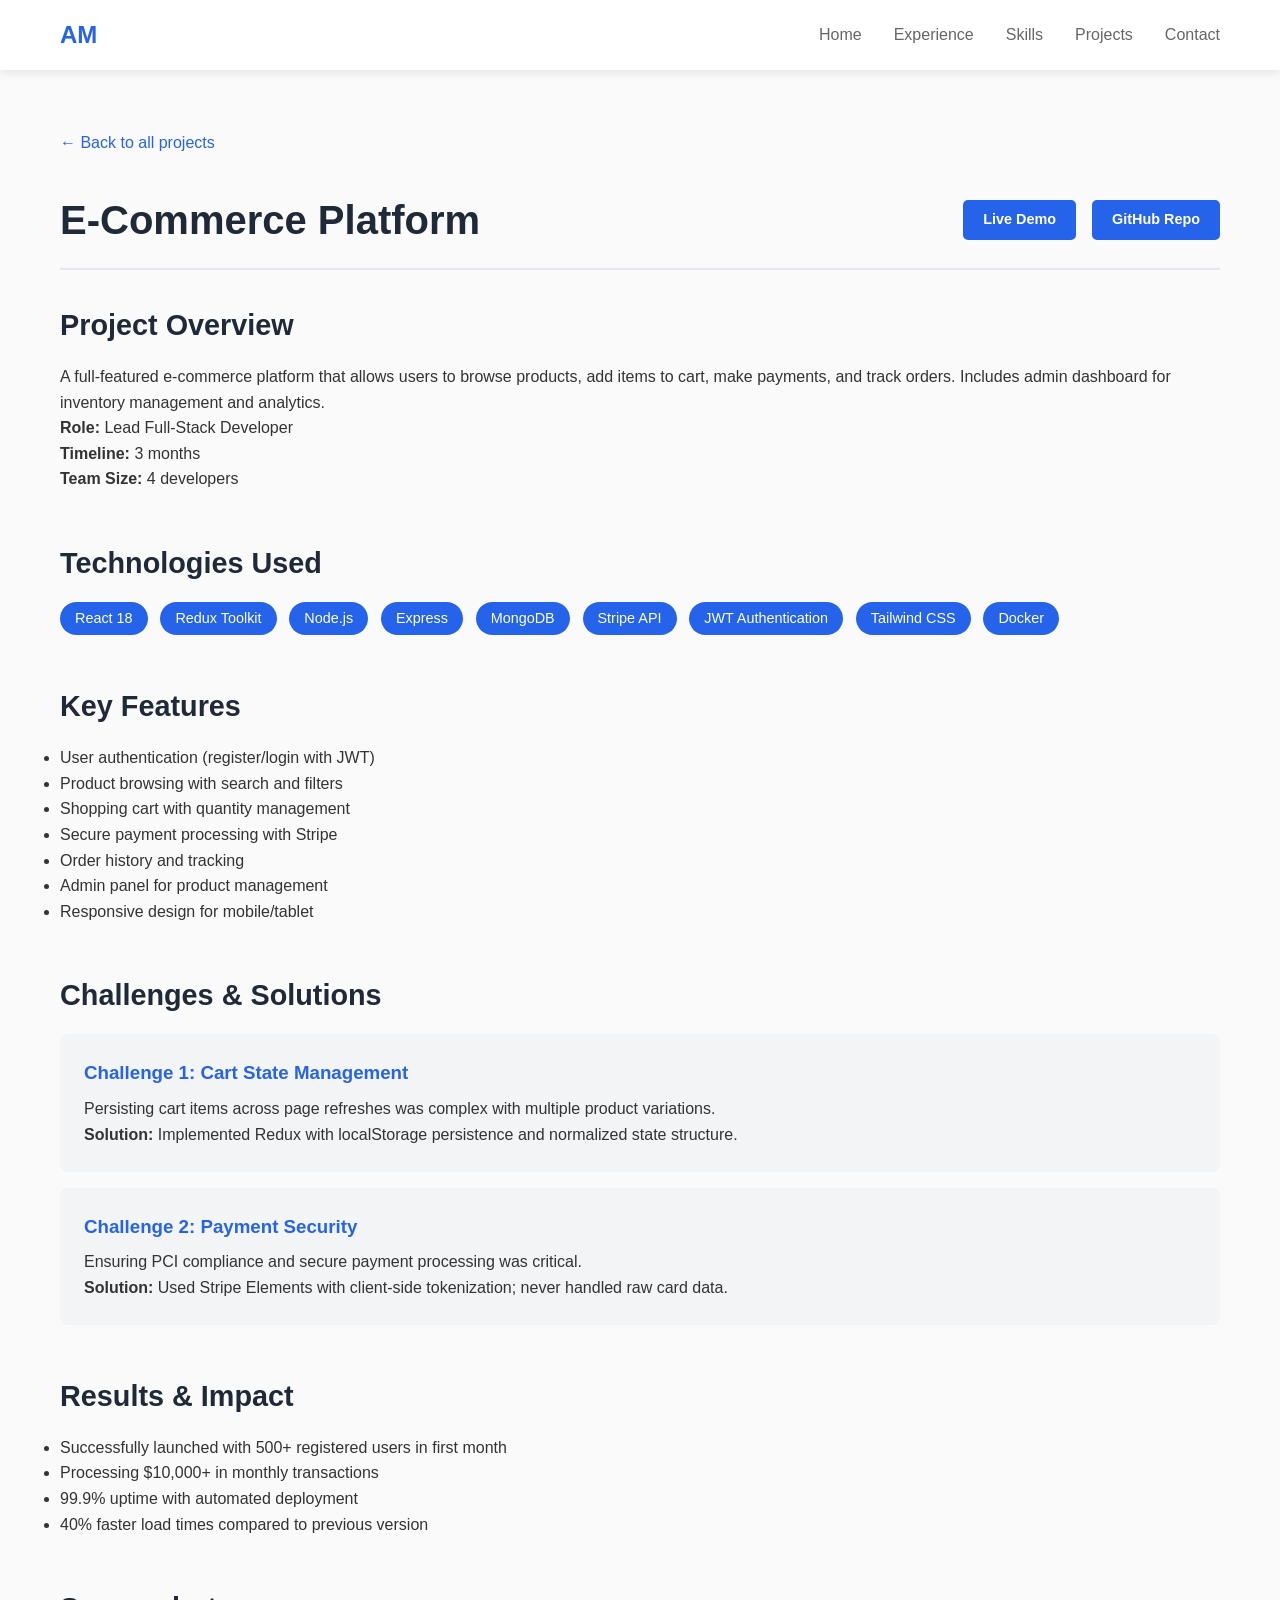
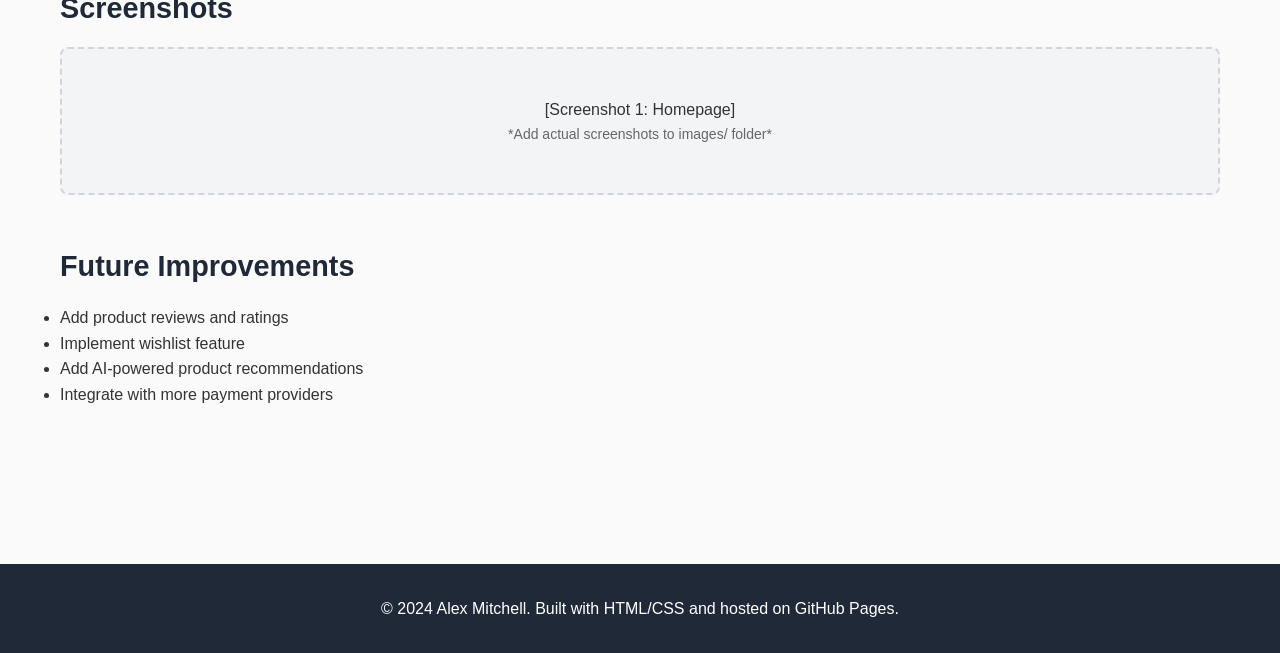
==== project-ecommerce.html @ 5384bb48 "Initial push" ====
<!DOCTYPE html>
<html lang="en">
<head>
    <meta charset="UTF-8">
    <meta name="viewport" content="width=device-width, initial-scale=1.0">
    <title>E-Commerce Platform - Project Details</title>
    <link rel="stylesheet" href="css/style.css">
</head>
<body>
    <nav class="navbar">
        <div class="nav-container">
            <a href="index.html" class="nav-logo">AM</a>
            <div class="nav-links">
                <a href="index.html">Home</a>
                <a href="index.html#experience">Experience</a>
                <a href="index.html#skills">Skills</a>
                <a href="projects.html">Projects</a>
                <a href="index.html#contact">Contact</a>
            </div>
        </div>
    </nav>

    <main class="project-detail">
        <div class="container">
            <a href="projects.html" class="back-link">← Back to all projects</a>
            
            <div class="project-header">
                <h1>E-Commerce Platform</h1>
                <div class="project-links">
                    <a href="#" class="btn btn-small">Live Demo</a>
                    <a href="#" class="btn btn-small">GitHub Repo</a>
                </div>
            </div>

            <div class="project-content">
                <section class="project-section">
                    <h2>Project Overview</h2>
                    <p>A full-featured e-commerce platform that allows users to browse products, add items to cart, make payments, and track orders. Includes admin dashboard for inventory management and analytics.</p>
                    <p><strong>Role:</strong> Lead Full-Stack Developer</p>
                    <p><strong>Timeline:</strong> 3 months</p>
                    <p><strong>Team Size:</strong> 4 developers</p>
                </section>

                <section class="project-section">
                    <h2>Technologies Used</h2>
                    <div class="tech-stack">
                        <span class="tech-badge">React 18</span>
                        <span class="tech-badge">Redux Toolkit</span>
                        <span class="tech-badge">Node.js</span>
                        <span class="tech-badge">Express</span>
                        <span class="tech-badge">MongoDB</span>
                        <span class="tech-badge">Stripe API</span>
                        <span class="tech-badge">JWT Authentication</span>
                        <span class="tech-badge">Tailwind CSS</span>
                        <span class="tech-badge">Docker</span>
                    </div>
                </section>

                <section class="project-section">
                    <h2>Key Features</h2>
                    <ul>
                        <li>User authentication (register/login with JWT)</li>
                        <li>Product browsing with search and filters</li>
                        <li>Shopping cart with quantity management</li>
                        <li>Secure payment processing with Stripe</li>
                        <li>Order history and tracking</li>
                        <li>Admin panel for product management</li>
                        <li>Responsive design for mobile/tablet</li>
                    </ul>
                </section>

                <section class="project-section">
                    <h2>Challenges & Solutions</h2>
                    <div class="challenge-solution">
                        <h3>Challenge 1: Cart State Management</h3>
                        <p>Persisting cart items across page refreshes was complex with multiple product variations.</p>
                        <p><strong>Solution:</strong> Implemented Redux with localStorage persistence and normalized state structure.</p>
                    </div>
                    <div class="challenge-solution">
                        <h3>Challenge 2: Payment Security</h3>
                        <p>Ensuring PCI compliance and secure payment processing was critical.</p>
                        <p><strong>Solution:</strong> Used Stripe Elements with client-side tokenization; never handled raw card data.</p>
                    </div>
                </section>

                <section class="project-section">
                    <h2>Results & Impact</h2>
                    <ul>
                        <li>Successfully launched with 500+ registered users in first month</li>
                        <li>Processing $10,000+ in monthly transactions</li>
                        <li>99.9% uptime with automated deployment</li>
                        <li>40% faster load times compared to previous version</li>
                    </ul>
                </section>

                <section class="project-section">
                    <h2>Screenshots</h2>
                    <div class="screenshot-placeholder">
                        <p>[Screenshot 1: Homepage]</p>
                        <p style="color:#666; font-size:14px;">*Add actual screenshots to images/ folder*</p>
                    </div>
                </section>

                <section class="project-section">
                    <h2>Future Improvements</h2>
                    <ul>
                        <li>Add product reviews and ratings</li>
                        <li>Implement wishlist feature</li>
                        <li>Add AI-powered product recommendations</li>
                        <li>Integrate with more payment providers</li>
                    </ul>
                </section>
            </div>
        </div>
    </main>

    <footer class="footer">
        <div class="container">
            <p>&copy; 2024 Alex Mitchell. Built with HTML/CSS and hosted on GitHub Pages.</p>
        </div>
    </footer>
</body>
</html>
---- css/style.css ----
/* Reset and Base Styles */
* {
    margin: 0;
    padding: 0;
    box-sizing: border-box;
}

body {
    font-family: 'Segoe UI', Tahoma, Geneva, Verdana, sans-serif;
    line-height: 1.6;
    color: #333;
    background-color: #fafafa;
}

.container {
    max-width: 1200px;
    margin: 0 auto;
    padding: 0 20px;
}

/* Navigation */
.navbar {
    background: white;
    box-shadow: 0 2px 10px rgba(0,0,0,0.1);
    position: sticky;
    top: 0;
    z-index: 1000;
}

.nav-container {
    max-width: 1200px;
    margin: 0 auto;
    padding: 1rem 20px;
    display: flex;
    justify-content: space-between;
    align-items: center;
}

.nav-logo {
    font-size: 1.5rem;
    font-weight: bold;
    text-decoration: none;
    color: #2563eb;
}

.nav-links {
    display: flex;
    gap: 2rem;
}

.nav-links a {
    text-decoration: none;
    color: #666;
    transition: color 0.3s;
}

.nav-links a:hover,
.nav-links a.active {
    color: #2563eb;
}

/* Hero Section */
.hero {
    background: linear-gradient(135deg, #667eea 0%, #764ba2 100%);
    color: white;
    padding: 80px 0;
}

.hero-content {
    max-width: 1200px;
    margin: 0 auto;
    padding: 0 20px;
    display: grid;
    grid-template-columns: 1fr 1fr;
    gap: 4rem;
    align-items: center;
}

.hero-text h1 {
    font-size: 3rem;
    margin-bottom: 1rem;
}

.hero-text h2 {
    font-size: 1.5rem;
    font-weight: 400;
    margin-bottom: 1rem;
    opacity: 0.95;
}

.hero-text p {
    font-size: 1.1rem;
    margin-bottom: 2rem;
    opacity: 0.9;
}

.hero-buttons {
    display: flex;
    gap: 1rem;
}

.placeholder-avatar {
    background: rgba(255,255,255,0.2);
    border-radius: 50%;
    width: 300px;
    height: 300px;
    display: flex;
    flex-direction: column;
    align-items: center;
    justify-content: center;
    text-align: center;
    backdrop-filter: blur(10px);
}

.placeholder-avatar span {
    font-size: 4rem;
}

/* Buttons */
.btn {
    display: inline-block;
    padding: 12px 30px;
    border-radius: 5px;
    text-decoration: none;
    transition: all 0.3s;
    font-weight: 600;
}

.btn-primary {
    background-color: white;
    color: #667eea;
}

.btn-primary:hover {
    transform: translateY(-2px);
    box-shadow: 0 5px 15px rgba(0,0,0,0.2);
}

.btn-secondary {
    background-color: transparent;
    color: white;
    border: 2px solid white;
}

.btn-secondary:hover {
    background-color: white;
    color: #667eea;
}

.btn-small {
    padding: 8px 20px;
    font-size: 0.9rem;
    background-color: #2563eb;
    color: white;
}

/* Sections */
.section {
    padding: 80px 0;
}

.bg-light {
    background-color: #f3f4f6;
}

.section-title {
    font-size: 2.5rem;
    text-align: center;
    margin-bottom: 3rem;
    color: #1f2937;
}

/* About */
.about-content {
    max-width: 800px;
    margin: 0 auto;
    text-align: center;
    font-size: 1.1rem;
}

.about-content p {
    margin-bottom: 1rem;
}

/* Timeline (Experience) */
.timeline {
    max-width: 800px;
    margin: 0 auto;
}

.timeline-item {
    display: grid;
    grid-template-columns: 150px 1fr;
    gap: 2rem;
    margin-bottom: 2rem;
    background: white;
    padding: 1.5rem;
    border-radius: 8px;
    box-shadow: 0 2px 5px rgba(0,0,0,0.1);
}

.timeline-date {
    font-weight: bold;
    color: #2563eb;
}

.timeline-content h3 {
    margin-bottom: 0.5rem;
    color: #1f2937;
}

.timeline-content h4 {
    margin-bottom: 1rem;
    color: #6b7280;
}

.timeline-content ul {
    padding-left: 1.5rem;
}

/* Skills */
.skills-grid {
    display: grid;
    grid-template-columns: repeat(auto-fit, minmax(300px, 1fr));
    gap: 2rem;
}

.skill-category {
    background: white;
    padding: 2rem;
    border-radius: 8px;
    box-shadow: 0 2px 5px rgba(0,0,0,0.1);
}

.skill-category h3 {
    margin-bottom: 1rem;
    color: #2563eb;
}

.skill-list {
    list-style: none;
}

.skill-list li {
    display: inline-block;
    background: #e5e7eb;
    padding: 5px 12px;
    margin: 0 5px 10px 0;
    border-radius: 20px;
    font-size: 0.9rem;
}

/* Education */
.education-card {
    background: white;
    padding: 2rem;
    border-radius: 8px;
    max-width: 800px;
    margin: 0 auto;
    text-align: center;
}

.education-card h3 {
    color: #1f2937;
    margin-bottom: 0.5rem;
}

.education-card h4 {
    color: #6b7280;
    margin-bottom: 1rem;
}

/* Contact */
.contact-grid {
    display: grid;
    grid-template-columns: 1fr 1fr;
    gap: 3rem;
}

.contact-info h3 {
    margin-bottom: 1rem;
}

.contact-details {
    list-style: none;
    margin: 1.5rem 0;
}

.contact-details li {
    margin-bottom: 0.5rem;
}

.social-links {
    display: flex;
    gap: 1rem;
}

.social-links a {
    color: #2563eb;
    text-decoration: none;
}

.contact-form {
    display: flex;
    flex-direction: column;
    gap: 1rem;
}

.contact-form input,
.contact-form textarea {
    padding: 10px;
    border: 1px solid #d1d5db;
    border-radius: 5px;
    font-family: inherit;
}

.form-note {
    font-size: 0.8rem;
    color: #6b7280;
    text-align: center;
}

/* Footer */
.footer {
    background: #1f2937;
    color: white;
    text-align: center;
    padding: 2rem 0;
    margin-top: 3rem;
}

/* Projects Page */
.page-header {
    background: linear-gradient(135deg, #667eea 0%, #764ba2 100%);
    color: white;
    padding: 60px 0;
    text-align: center;
}

.page-header h1 {
    font-size: 2.5rem;
    margin-bottom: 1rem;
}

.projects-grid {
    display: grid;
    grid-template-columns: repeat(auto-fill, minmax(350px, 1fr));
    gap: 2rem;
    padding: 60px 0;
}

.project-card {
    background: white;
    border-radius: 8px;
    padding: 1.5rem;
    transition: transform 0.3s, box-shadow 0.3s;
    box-shadow: 0 2px 5px rgba(0,0,0,0.1);
}

.project-card:hover {
    transform: translateY(-5px);
    box-shadow: 0 5px 20px rgba(0,0,0,0.15);
}

.project-icon {
    font-size: 3rem;
    margin-bottom: 1rem;
}

.project-card h3 {
    margin-bottom: 0.5rem;
    color: #1f2937;
}

.project-card p {
    color: #6b7280;
    margin-bottom: 1rem;
}

.project-tech {
    display: flex;
    flex-wrap: wrap;
    gap: 0.5rem;
    margin-bottom: 1rem;
}

.project-tech span {
    background: #e5e7eb;
    padding: 4px 10px;
    border-radius: 15px;
    font-size: 0.75rem;
}

/* Project Detail Page */
.project-detail {
    padding: 60px 0;
}

.back-link {
    display: inline-block;
    margin-bottom: 2rem;
    color: #2563eb;
    text-decoration: none;
}

.project-header {
    display: flex;
    justify-content: space-between;
    align-items: center;
    margin-bottom: 2rem;
    padding-bottom: 1rem;
    border-bottom: 2px solid #e5e7eb;
}

.project-header h1 {
    font-size: 2.5rem;
    color: #1f2937;
}

.project-links {
    display: flex;
    gap: 1rem;
}

.project-section {
    margin-bottom: 3rem;
}

.project-section h2 {
    font-size: 1.8rem;
    margin-bottom: 1rem;
    color: #1f2937;
}

.tech-stack {
    display: flex;
    flex-wrap: wrap;
    gap: 0.8rem;
}

.tech-badge {
    background: #2563eb;
    color: white;
    padding: 5px 15px;
    border-radius: 20px;
    font-size: 0.9rem;
}

.challenge-solution {
    background: #f3f4f6;
    padding: 1.5rem;
    border-radius: 8px;
    margin-bottom: 1rem;
}

.challenge-solution h3 {
    color: #2563eb;
    margin-bottom: 0.5rem;
}

.screenshot-placeholder {
    background: #f3f4f6;
    padding: 3rem;
    text-align: center;
    border-radius: 8px;
    border: 2px dashed #d1d5db;
}

/* Responsive Design */
@media (max-width: 768px) {
    .hero-content {
        grid-template-columns: 1fr;
        text-align: center;
    }
    
    .hero-buttons {
        justify-content: center;
    }
    
    .placeholder-avatar {
        margin: 0 auto;
    }
    
    .timeline-item {
        grid-template-columns: 1fr;
        gap: 0.5rem;
    }
    
    .contact-grid {
        grid-template-columns: 1fr;
    }
    
    .nav-links {
        gap: 1rem;
    }
    
    .projects-grid {
        grid-template-columns: 1fr;
    }
    
    .project-header {
        flex-direction: column;
        align-items: flex-start;
        gap: 1rem;
    }
}
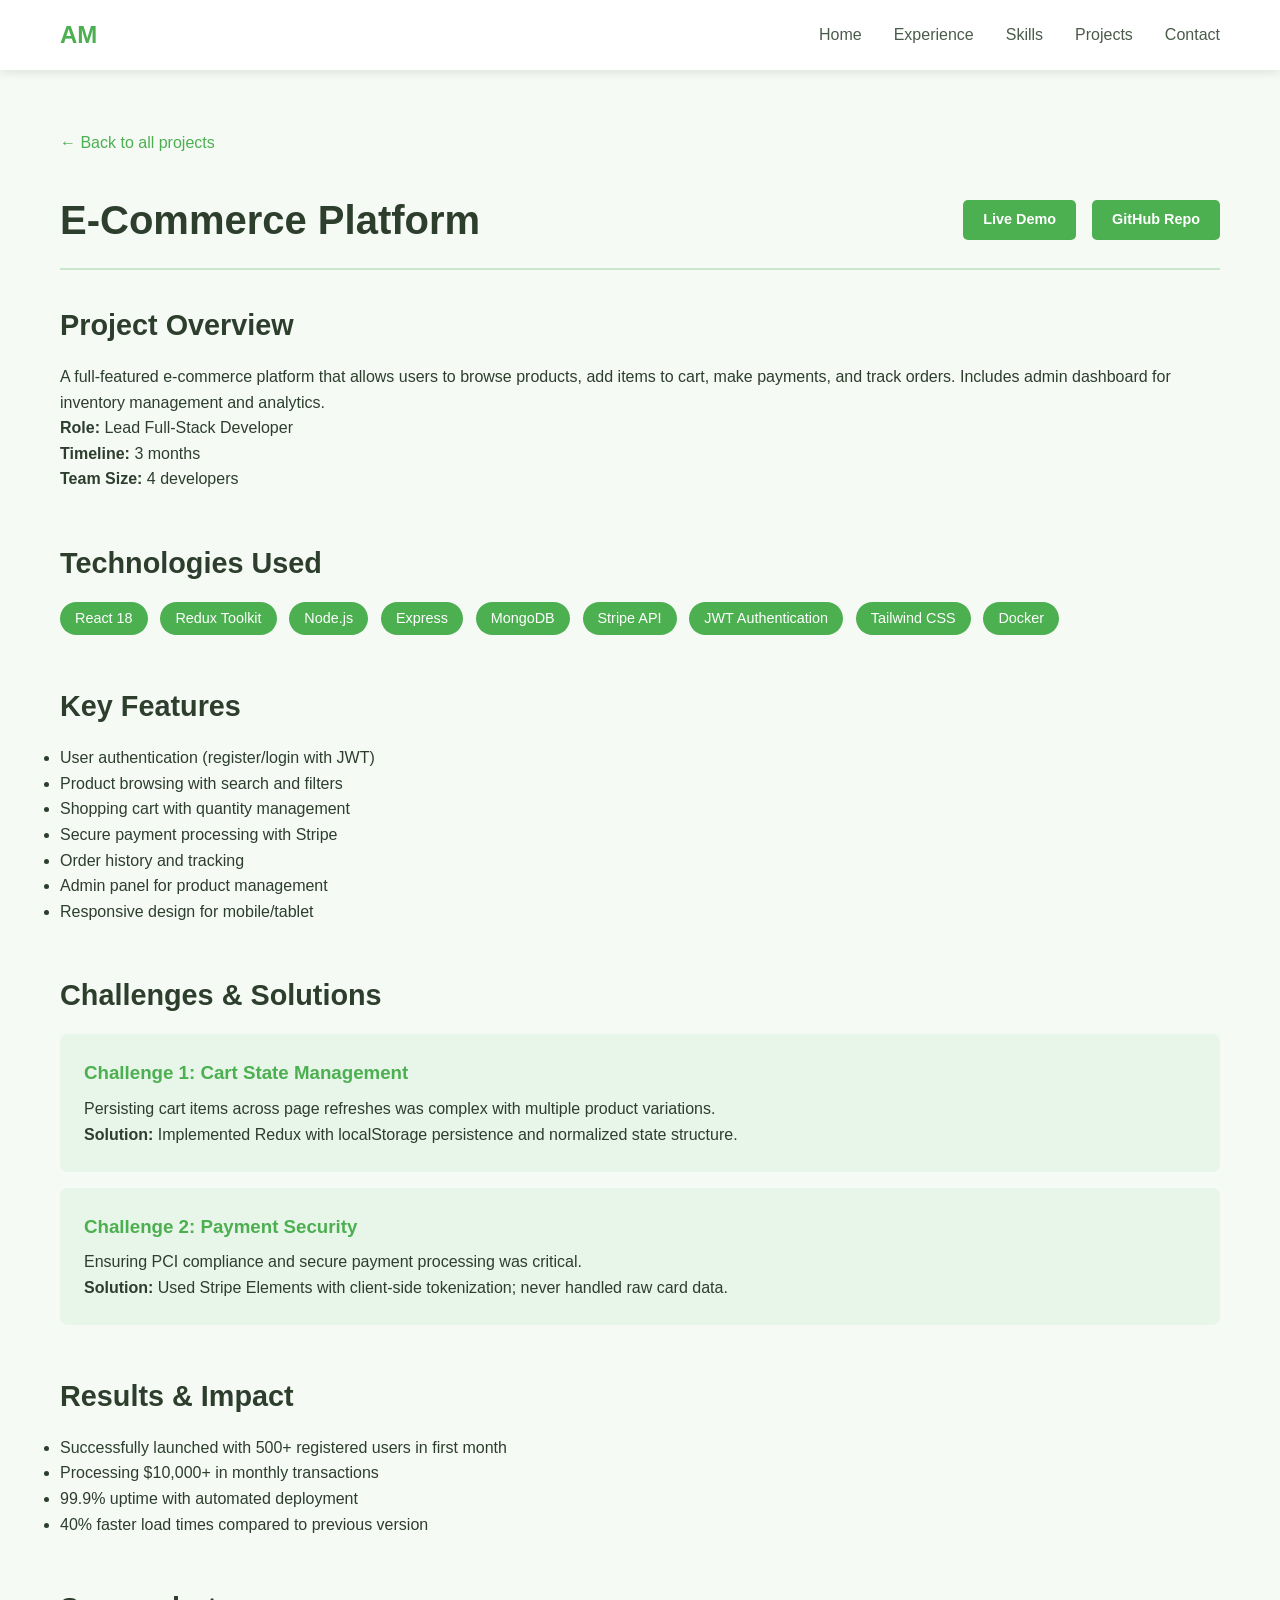
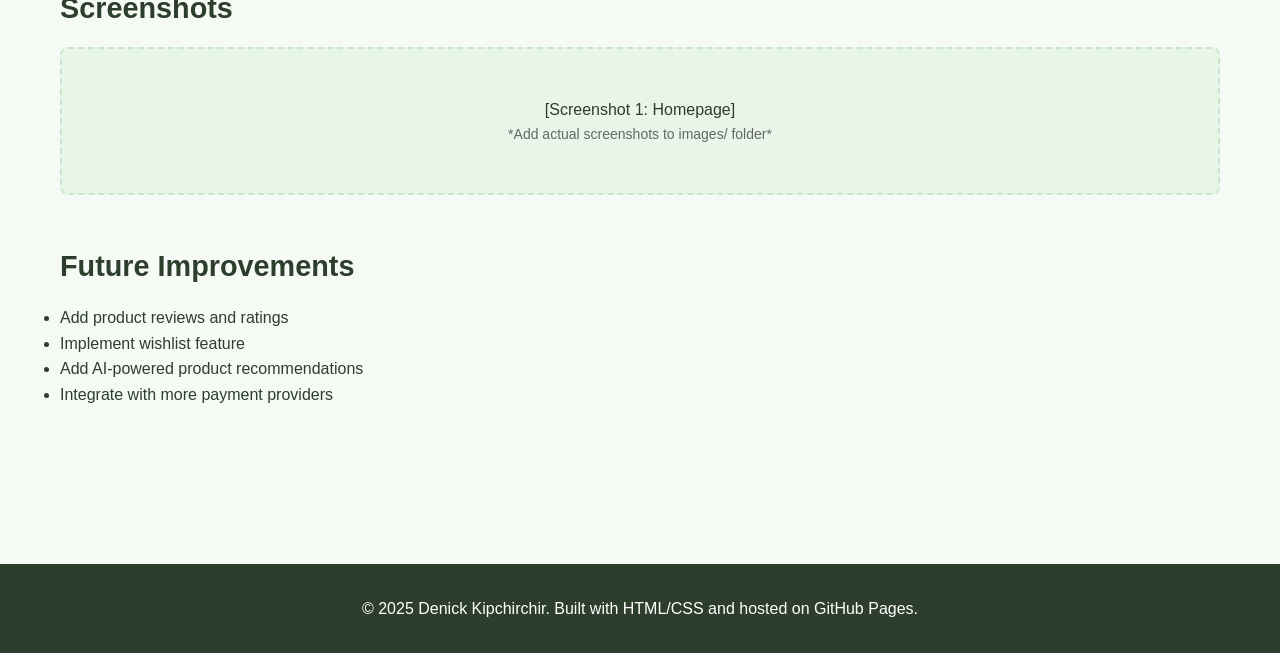
==== commit 133a03b8: "Update footer copyright year and name" ====
--- a/project-ecommerce.html
+++ b/project-ecommerce.html
@@ -116,8 +116,8 @@
 
     <footer class="footer">
         <div class="container">
-            <p>&copy; 2024 Alex Mitchell. Built with HTML/CSS and hosted on GitHub Pages.</p>
+            <p>&copy; 2025 Denick Kipchirchir. Built with HTML/CSS and hosted on GitHub Pages.</p>
         </div>
     </footer>
 </body>
-</html>+</html>
--- a/css/style.css
+++ b/css/style.css
@@ -8,8 +8,8 @@
 body {
     font-family: 'Segoe UI', Tahoma, Geneva, Verdana, sans-serif;
     line-height: 1.6;
-    color: #333;
-    background-color: #fafafa;
+    color: #2d3e2d;
+    background-color: #f5faf5;
 }
 
 .container {
@@ -40,7 +40,7 @@
     font-size: 1.5rem;
     font-weight: bold;
     text-decoration: none;
-    color: #2563eb;
+    color: #4caf50;
 }
 
 .nav-links {
@@ -50,18 +50,18 @@
 
 .nav-links a {
     text-decoration: none;
-    color: #666;
+    color: #4a5b4a;
     transition: color 0.3s;
 }
 
 .nav-links a:hover,
 .nav-links a.active {
-    color: #2563eb;
-}
-
-/* Hero Section */
+    color: #4caf50;
+}
+
+/* Hero Section - Light Green Gradient */
 .hero {
-    background: linear-gradient(135deg, #667eea 0%, #764ba2 100%);
+    background: linear-gradient(135deg, #4caf50 0%, #81c784 100%);
     color: white;
     padding: 80px 0;
 }
@@ -99,6 +99,30 @@
     gap: 1rem;
 }
 
+/* Profile Image Styling - Perfect Circle */
+.hero-image {
+    display: flex;
+    justify-content: center;
+    align-items: center;
+}
+
+.profile-image {
+    width: 280px;
+    height: 280px;
+    border-radius: 50%;
+    object-fit: cover;
+    object-position: center;
+    border: 4px solid white;
+    box-shadow: 0 8px 25px rgba(0,0,0,0.15);
+    transition: transform 0.3s ease, box-shadow 0.3s ease;
+}
+
+.profile-image:hover {
+    transform: scale(1.03);
+    box-shadow: 0 12px 30px rgba(0,0,0,0.2);
+}
+
+/* Placeholder Avatar (fallback) */
 .placeholder-avatar {
     background: rgba(255,255,255,0.2);
     border-radius: 50%;
@@ -116,7 +140,7 @@
     font-size: 4rem;
 }
 
-/* Buttons */
+/* Buttons - Light Green Theme */
 .btn {
     display: inline-block;
     padding: 12px 30px;
@@ -128,7 +152,7 @@
 
 .btn-primary {
     background-color: white;
-    color: #667eea;
+    color: #4caf50;
 }
 
 .btn-primary:hover {
@@ -144,14 +168,18 @@
 
 .btn-secondary:hover {
     background-color: white;
-    color: #667eea;
+    color: #4caf50;
 }
 
 .btn-small {
     padding: 8px 20px;
     font-size: 0.9rem;
-    background-color: #2563eb;
+    background-color: #4caf50;
     color: white;
+}
+
+.btn-small:hover {
+    background-color: #45a049;
 }
 
 /* Sections */
@@ -160,14 +188,14 @@
 }
 
 .bg-light {
-    background-color: #f3f4f6;
+    background-color: #e8f5e9;
 }
 
 .section-title {
     font-size: 2.5rem;
     text-align: center;
     margin-bottom: 3rem;
-    color: #1f2937;
+    color: #2d3e2d;
 }
 
 /* About */
@@ -182,7 +210,7 @@
     margin-bottom: 1rem;
 }
 
-/* Timeline (Experience) */
+/* Timeline (Projects) */
 .timeline {
     max-width: 800px;
     margin: 0 auto;
@@ -201,17 +229,17 @@
 
 .timeline-date {
     font-weight: bold;
-    color: #2563eb;
+    color: #4caf50;
 }
 
 .timeline-content h3 {
     margin-bottom: 0.5rem;
-    color: #1f2937;
+    color: #2d3e2d;
 }
 
 .timeline-content h4 {
     margin-bottom: 1rem;
-    color: #6b7280;
+    color: #6b8c6b;
 }
 
 .timeline-content ul {
@@ -221,7 +249,7 @@
 /* Skills */
 .skills-grid {
     display: grid;
-    grid-template-columns: repeat(auto-fit, minmax(300px, 1fr));
+    grid-template-columns: repeat(auto-fit, minmax(250px, 1fr));
     gap: 2rem;
 }
 
@@ -234,7 +262,7 @@
 
 .skill-category h3 {
     margin-bottom: 1rem;
-    color: #2563eb;
+    color: #4caf50;
 }
 
 .skill-list {
@@ -243,7 +271,8 @@
 
 .skill-list li {
     display: inline-block;
-    background: #e5e7eb;
+    background: #e8f5e9;
+    color: #2d3e2d;
     padding: 5px 12px;
     margin: 0 5px 10px 0;
     border-radius: 20px;
@@ -261,12 +290,12 @@
 }
 
 .education-card h3 {
-    color: #1f2937;
+    color: #2d3e2d;
     margin-bottom: 0.5rem;
 }
 
 .education-card h4 {
-    color: #6b7280;
+    color: #6b8c6b;
     margin-bottom: 1rem;
 }
 
@@ -279,6 +308,7 @@
 
 .contact-info h3 {
     margin-bottom: 1rem;
+    color: #2d3e2d;
 }
 
 .contact-details {
@@ -296,8 +326,12 @@
 }
 
 .social-links a {
-    color: #2563eb;
+    color: #4caf50;
     text-decoration: none;
+}
+
+.social-links a:hover {
+    text-decoration: underline;
 }
 
 .contact-form {
@@ -309,20 +343,27 @@
 .contact-form input,
 .contact-form textarea {
     padding: 10px;
-    border: 1px solid #d1d5db;
+    border: 1px solid #c8e6c9;
     border-radius: 5px;
     font-family: inherit;
+    background: white;
+}
+
+.contact-form input:focus,
+.contact-form textarea:focus {
+    outline: none;
+    border-color: #4caf50;
 }
 
 .form-note {
     font-size: 0.8rem;
-    color: #6b7280;
+    color: #6b8c6b;
     text-align: center;
 }
 
 /* Footer */
 .footer {
-    background: #1f2937;
+    background: #2d3e2d;
     color: white;
     text-align: center;
     padding: 2rem 0;
@@ -331,7 +372,7 @@
 
 /* Projects Page */
 .page-header {
-    background: linear-gradient(135deg, #667eea 0%, #764ba2 100%);
+    background: linear-gradient(135deg, #4caf50 0%, #81c784 100%);
     color: white;
     padding: 60px 0;
     text-align: center;
@@ -369,11 +410,11 @@
 
 .project-card h3 {
     margin-bottom: 0.5rem;
-    color: #1f2937;
+    color: #2d3e2d;
 }
 
 .project-card p {
-    color: #6b7280;
+    color: #6b8c6b;
     margin-bottom: 1rem;
 }
 
@@ -385,7 +426,8 @@
 }
 
 .project-tech span {
-    background: #e5e7eb;
+    background: #e8f5e9;
+    color: #2d3e2d;
     padding: 4px 10px;
     border-radius: 15px;
     font-size: 0.75rem;
@@ -399,8 +441,12 @@
 .back-link {
     display: inline-block;
     margin-bottom: 2rem;
-    color: #2563eb;
+    color: #4caf50;
     text-decoration: none;
+}
+
+.back-link:hover {
+    text-decoration: underline;
 }
 
 .project-header {
@@ -409,12 +455,12 @@
     align-items: center;
     margin-bottom: 2rem;
     padding-bottom: 1rem;
-    border-bottom: 2px solid #e5e7eb;
+    border-bottom: 2px solid #c8e6c9;
 }
 
 .project-header h1 {
     font-size: 2.5rem;
-    color: #1f2937;
+    color: #2d3e2d;
 }
 
 .project-links {
@@ -429,7 +475,7 @@
 .project-section h2 {
     font-size: 1.8rem;
     margin-bottom: 1rem;
-    color: #1f2937;
+    color: #2d3e2d;
 }
 
 .tech-stack {
@@ -439,7 +485,7 @@
 }
 
 .tech-badge {
-    background: #2563eb;
+    background: #4caf50;
     color: white;
     padding: 5px 15px;
     border-radius: 20px;
@@ -447,26 +493,26 @@
 }
 
 .challenge-solution {
-    background: #f3f4f6;
+    background: #e8f5e9;
     padding: 1.5rem;
     border-radius: 8px;
     margin-bottom: 1rem;
 }
 
 .challenge-solution h3 {
-    color: #2563eb;
+    color: #4caf50;
     margin-bottom: 0.5rem;
 }
 
 .screenshot-placeholder {
-    background: #f3f4f6;
+    background: #e8f5e9;
     padding: 3rem;
     text-align: center;
     border-radius: 8px;
-    border: 2px dashed #d1d5db;
-}
-
-/* Responsive Design */
+    border: 2px dashed #c8e6c9;
+}
+
+/* Profile Image Responsive */
 @media (max-width: 768px) {
     .hero-content {
         grid-template-columns: 1fr;
@@ -477,6 +523,11 @@
         justify-content: center;
     }
     
+    .profile-image {
+        width: 220px;
+        height: 220px;
+    }
+    
     .placeholder-avatar {
         margin: 0 auto;
     }
@@ -503,4 +554,24 @@
         align-items: flex-start;
         gap: 1rem;
     }
+}
+
+/* Extra small devices */
+@media (max-width: 480px) {
+    .profile-image {
+        width: 180px;
+        height: 180px;
+    }
+    
+    .hero-text h1 {
+        font-size: 2rem;
+    }
+    
+    .hero-text h2 {
+        font-size: 1.2rem;
+    }
+    
+    .section-title {
+        font-size: 1.8rem;
+    }
 }
